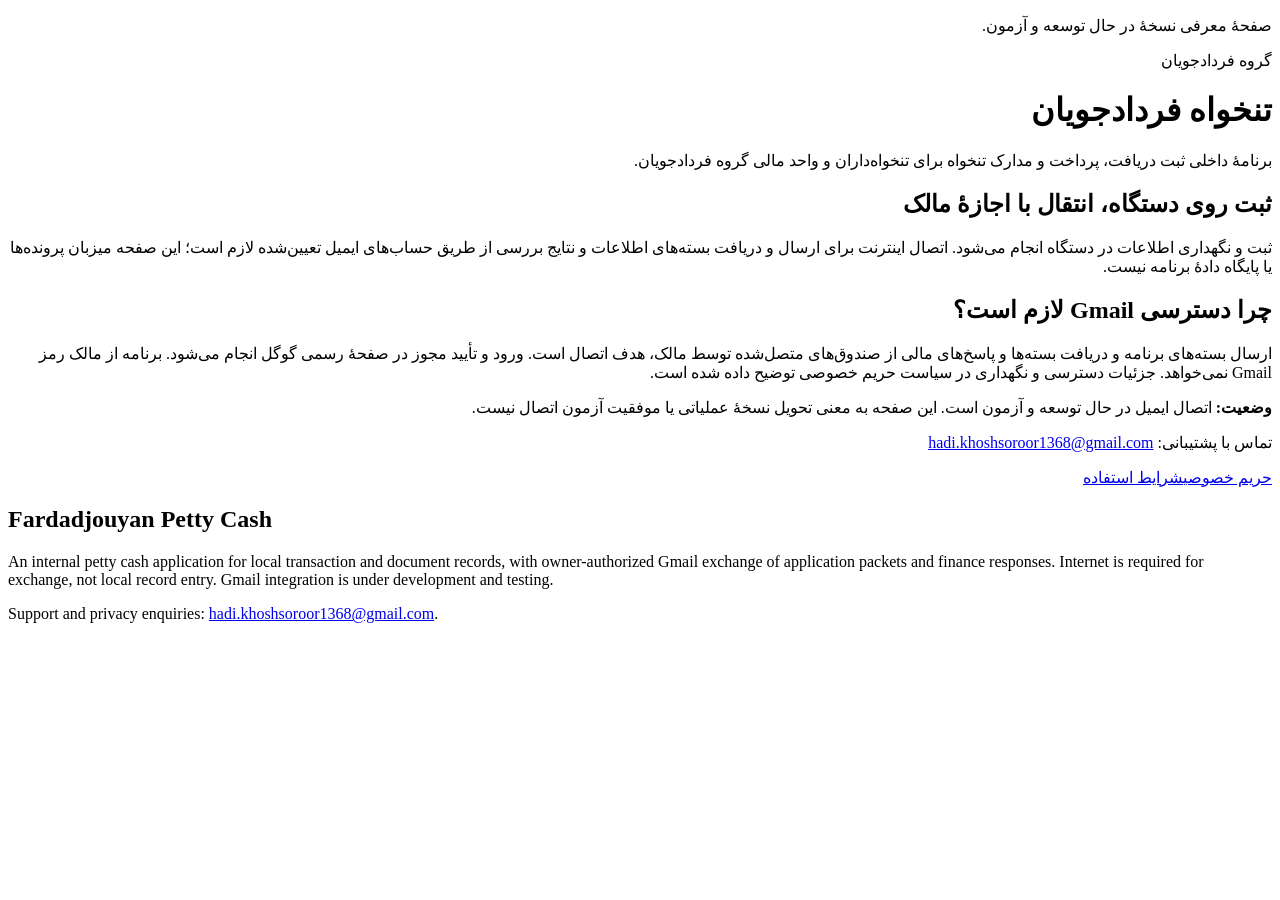
==== index.html @ 8a065d8c "Publish application information page" ====
<!doctype html>
<html lang="fa" dir="rtl"><meta charset="utf-8"><meta name="viewport" content="width=device-width,initial-scale=1"><title>تنخواه فردادجویان | معرفی برنامه</title><link rel="stylesheet" href="site.css">
<main><p class="draft">صفحهٔ معرفی نسخهٔ در حال توسعه و آزمون.</p><p class="brand">گروه فردادجویان</p><h1>تنخواه فردادجویان</h1>
<p>برنامهٔ داخلی ثبت دریافت، پرداخت و مدارک تنخواه برای تنخواه‌داران و واحد مالی گروه فردادجویان.</p>
<h2>ثبت روی دستگاه، انتقال با اجازهٔ مالک</h2><p>ثبت و نگهداری اطلاعات در دستگاه انجام می‌شود. اتصال اینترنت برای ارسال و دریافت بسته‌های اطلاعات و نتایج بررسی از طریق حساب‌های ایمیل تعیین‌شده لازم است؛ این صفحه میزبان پرونده‌ها یا پایگاه دادهٔ برنامه نیست.</p>
<h2>چرا دسترسی Gmail لازم است؟</h2><p>ارسال بسته‌های برنامه و دریافت بسته‌ها و پاسخ‌های مالی از صندوق‌های متصل‌شده توسط مالک، هدف اتصال است. ورود و تأیید مجوز در صفحهٔ رسمی گوگل انجام می‌شود. برنامه از مالک رمز Gmail نمی‌خواهد. جزئیات دسترسی و نگهداری در سیاست حریم خصوصی توضیح داده شده است.</p>
<p><strong>وضعیت:</strong> اتصال ایمیل در حال توسعه و آزمون است. این صفحه به معنی تحویل نسخهٔ عملیاتی یا موفقیت آزمون اتصال نیست.</p>
<p>تماس با پشتیبانی: <a href="mailto:hadi.khoshsoroor1368@gmail.com" dir="ltr">hadi.khoshsoroor1368@gmail.com</a></p>
<nav><a href="privacy.html">حریم خصوصی</a><a href="terms.html">شرایط استفاده</a></nav>
<section lang="en" dir="ltr"><h2>Fardadjouyan Petty Cash</h2><p>An internal petty cash application for local transaction and document records, with owner-authorized Gmail exchange of application packets and finance responses. Internet is required for exchange, not local record entry. Gmail integration is under development and testing.</p><p>Support and privacy enquiries: <a href="mailto:hadi.khoshsoroor1368@gmail.com">hadi.khoshsoroor1368@gmail.com</a>.</p></section></main></html>
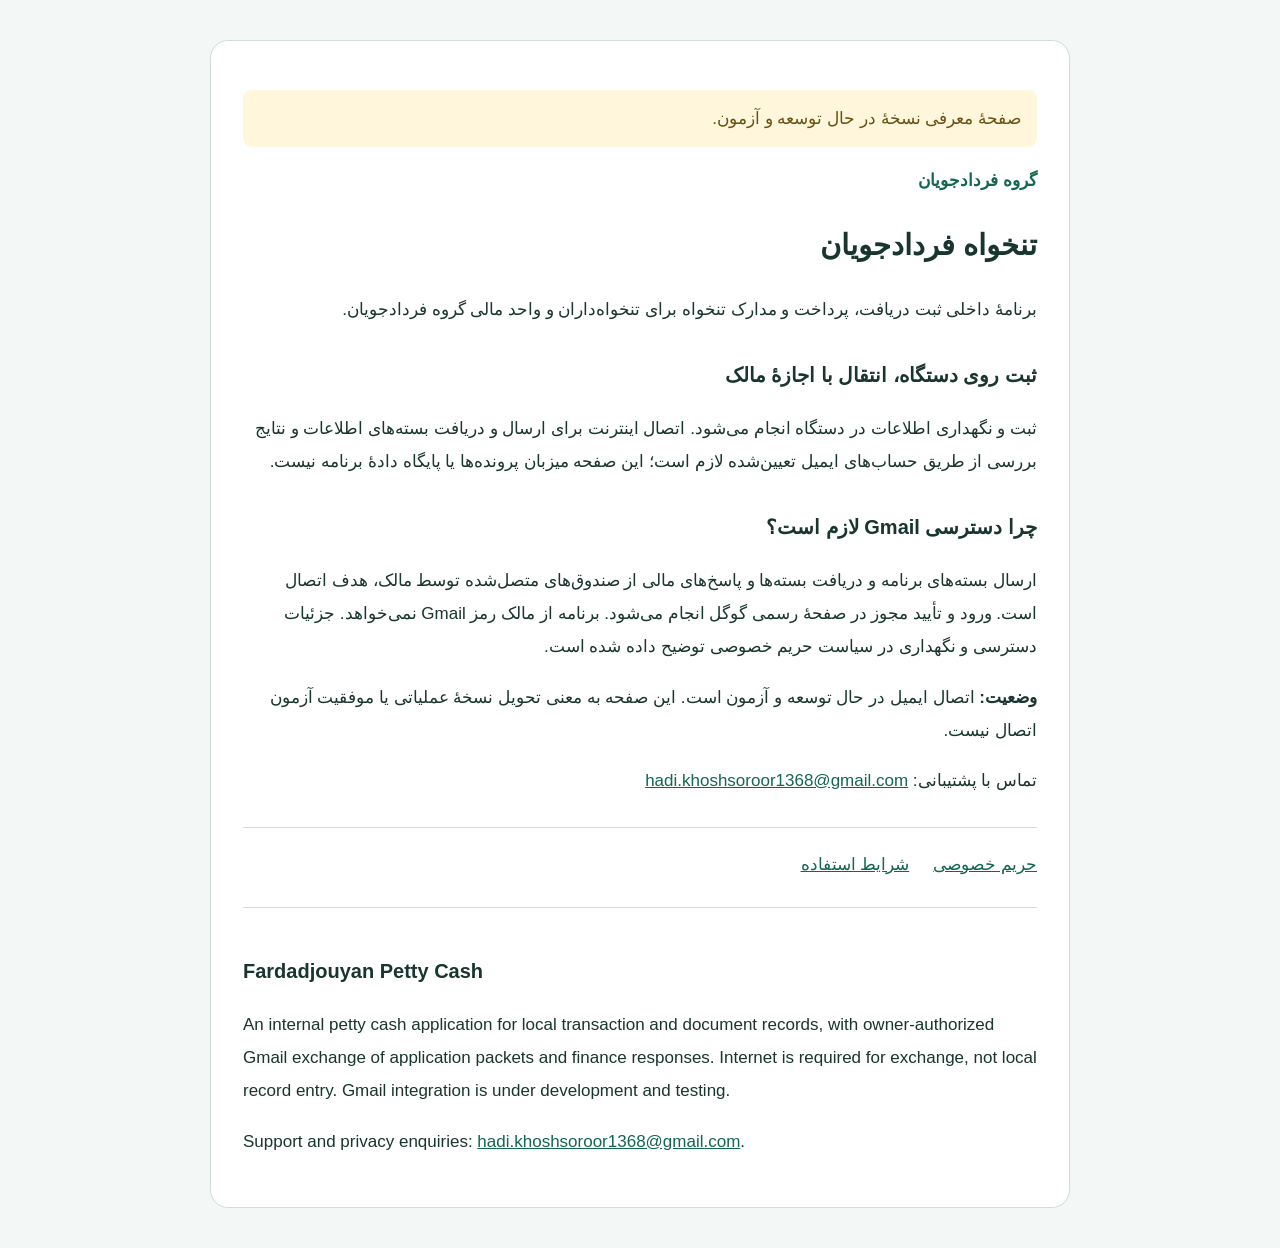
==== commit f214968c: "Add owner-approved Google site verification tag" ====
--- a/index.html
+++ b/index.html
@@ -1,5 +1,5 @@
 <!doctype html>
-<html lang="fa" dir="rtl"><meta charset="utf-8"><meta name="viewport" content="width=device-width,initial-scale=1"><title>تنخواه فردادجویان | معرفی برنامه</title><link rel="stylesheet" href="site.css">
+<html lang="fa" dir="rtl"><head><meta charset="utf-8"><meta name="google-site-verification" content="8tlpfN3D0GTyNcXwHJOunlCqrCVeY-Jnj7sO-u6cyNw"><meta name="viewport" content="width=device-width,initial-scale=1"><title>تنخواه فردادجویان | معرفی برنامه</title><link rel="stylesheet" href="site.css"></head>
 <main><p class="draft">صفحهٔ معرفی نسخهٔ در حال توسعه و آزمون.</p><p class="brand">گروه فردادجویان</p><h1>تنخواه فردادجویان</h1>
 <p>برنامهٔ داخلی ثبت دریافت، پرداخت و مدارک تنخواه برای تنخواه‌داران و واحد مالی گروه فردادجویان.</p>
 <h2>ثبت روی دستگاه، انتقال با اجازهٔ مالک</h2><p>ثبت و نگهداری اطلاعات در دستگاه انجام می‌شود. اتصال اینترنت برای ارسال و دریافت بسته‌های اطلاعات و نتایج بررسی از طریق حساب‌های ایمیل تعیین‌شده لازم است؛ این صفحه میزبان پرونده‌ها یا پایگاه دادهٔ برنامه نیست.</p>
--- a/site.css
+++ b/site.css
@@ -0,0 +1 @@
+:root{color-scheme:light;--ink:#19352f;--green:#126849;--line:#cddfd7}*{box-sizing:border-box}body{margin:0;background:#f3f7f5;color:var(--ink);font:17px/1.95 Tahoma,Arial,sans-serif}main{max-width:860px;margin:40px auto;padding:32px;background:white;border:1px solid var(--line);border-radius:18px}.brand{color:var(--green);font-weight:bold}h1{font-size:29px}h2{font-size:20px;margin-top:30px}a{color:var(--green)}nav{display:flex;flex-wrap:wrap;gap:24px;border-top:1px solid var(--line);padding-top:20px;margin-top:30px}.draft{background:#fff6db;color:#695013;padding:12px 16px;border-radius:9px}section{border-top:1px solid var(--line);margin-top:26px;padding-top:14px}@media(max-width:600px){main{margin:12px;padding:20px}h1{font-size:25px}}
